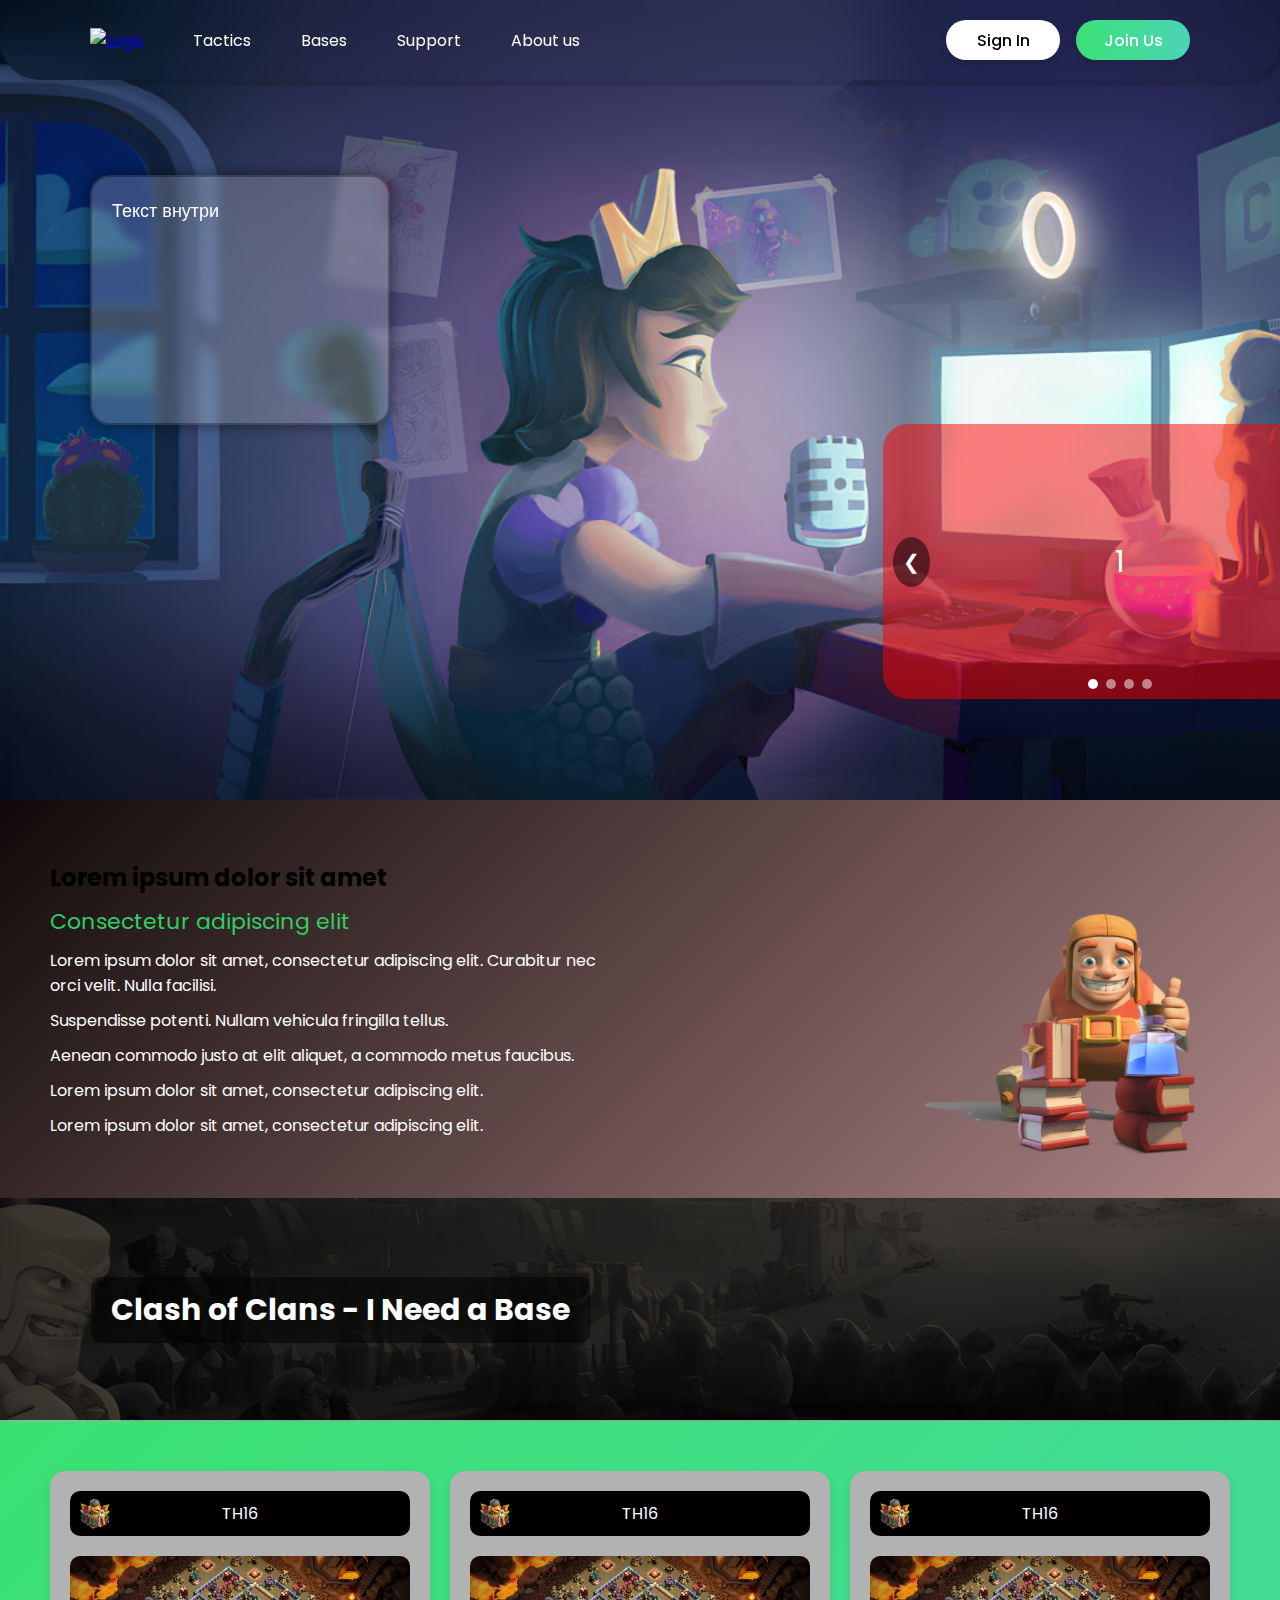
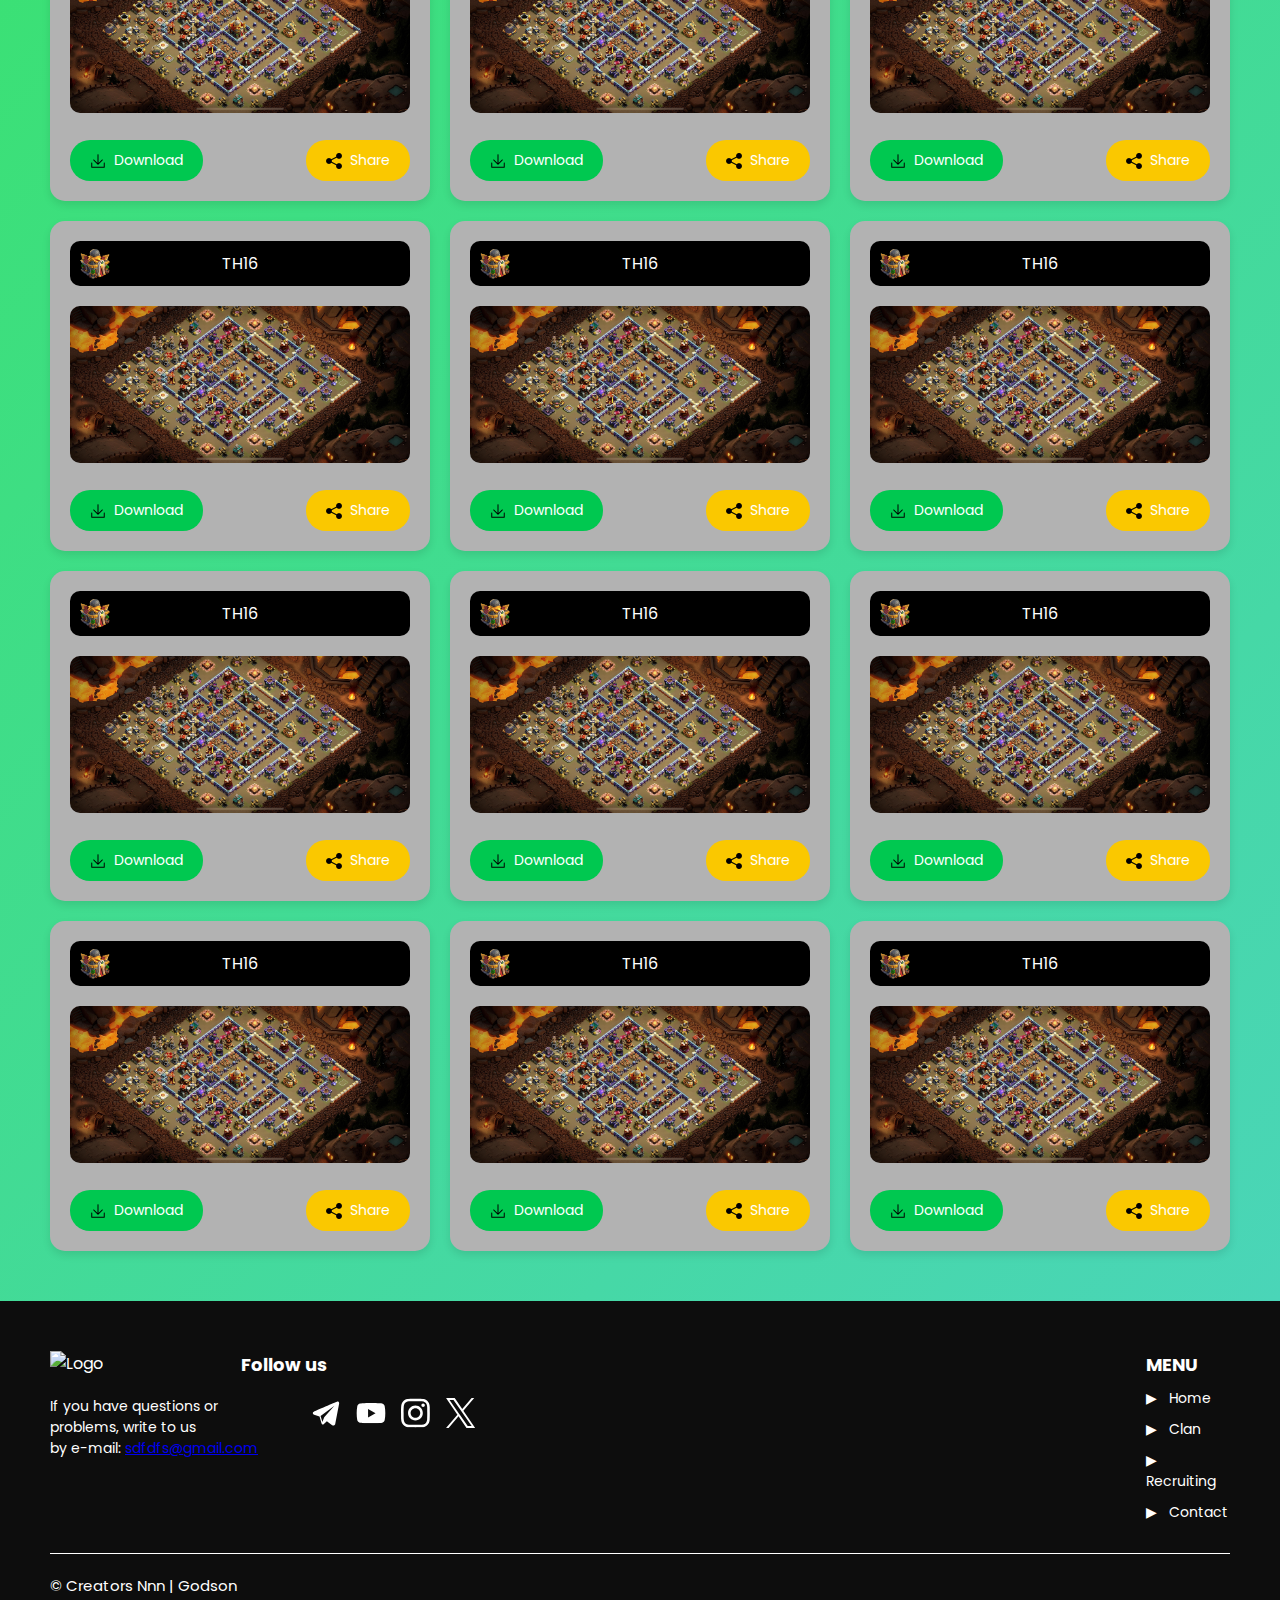
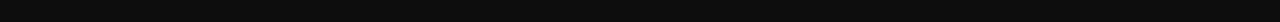
==== src/Winners Bases/index.html @ 4bd6ae9c "add map in src" ====
<!DOCTYPE html>
<html lang="en">
<head>
    <meta charset="UTF-8">
    <meta name="viewport" content="width=device-width, initial-scale=1.0">
    <title>Tactics</title>
    <link rel="stylesheet" href="index.css">
</head>
<body>
    <header class="header">
        <a href="#" class="logo-container">
            <img src="logo.png" alt="Logo" class="logo-img">
        </a>
        <nav class="navbar">
            <a href="#">Tactics</a>
            <a href="#">Bases</a>
            <a href="#">Support</a>
            <a href="#">About us</a>
        </nav>
        <div class="auth-buttons">
            <button class="btn login-btn">Sign In</button>
            <button class="btn join-btn">Join Us</button>
        </div>
    </header>

    <div class="blurred-box">
        <p>Текст внутри</p>
    </div>

    <div class="slider">
        <div class="slides">
            <div class="slide" style="background-color: rgb(255, 0, 0, 0.5);">1</div>
            <div class="slide" style="background-color: rgb(0, 128, 0, 0.5);">2</div>
            <div class="slide" style="background-color: rgb(0, 0, 255, 0.5);">3</div>
            <div class="slide" style="background-color: rgb(255, 255, 0, 0.5);">4</div>
        </div>
        <button class="prev">&#10094;</button>
        <button class="next">&#10095;</button>
        <div class="slider-dots">
            <span class="slider-dot"></span>
            <span class="slider-dot"></span>
            <span class="slider-dot"></span>
            <span class="slider-dot"></span>
        </div>
    </div>

    <section class="content-block">
        <div class="text-side">
            <p class="line-1">Lorem ipsum dolor sit amet</p>
            <p class="line-2">Consectetur adipiscing elit</p>
            <p>Lorem ipsum dolor sit amet, consectetur adipiscing elit. Curabitur nec orci velit. Nulla facilisi.</p>
            <p>Suspendisse potenti. Nullam vehicula fringilla tellus.</p>
            <p>Aenean commodo justo at elit aliquet, a commodo metus faucibus.</p>
            <p>Lorem ipsum dolor sit amet, consectetur adipiscing elit.</p>
            <p>Lorem ipsum dolor sit amet, consectetur adipiscing elit.</p>
        </div>
        <div class="image-side">
            <img src="Builder.png" alt="Image 1" class="image1">
            <img src="Spells.png" alt="Image 2" class="image2">
        </div>
    </section>

    <section class="image-with-text">
        <img src="needbase.png" alt="Example Image" class="image">
        <div class="text-overlay">
            <h2>Clash of Clans - I Need a Base</h2>
        </div>
    </section>

    <section class="card-section">
        <div class="card-grid">
            <!-- Начало карточки -->
            <div class="card">
                <div class="card-header">
                    <p>TH16</p>
                    <img src="Hall16.png" alt="Small Icon" class="small-icon">
                </div>
                <div class="card-body">
                    <img src="base16.jpeg" alt="Main Image" class="main-image">
                </div>
                <div class="card-footer">
                    <button class="btn btn-link" onclick="window.location.href='https://example.com';">
                        <img src="download.png" alt="Icon 1" class="icon-link">
                        Download
                    </button>
                    <button class="btn btn-copy" onclick="copyLink()">
                        <img src="share.png" alt="Icon 2" class="icon-copy">
                        Share
                    </button>
                </div>
            </div>
            <!-- Вторая карточка -->
            <div class="card">
                <div class="card-header">
                    <p>TH16</p>
                    <img src="Hall16.png" alt="Small Icon" class="small-icon">
                </div>
                <div class="card-body">
                    <img src="base16.jpeg" alt="Main Image" class="main-image">
                </div>
                <div class="card-footer">
                    <button class="btn btn-link" onclick="window.location.href='https://example.com';">
                        <img src="download.png" alt="Icon 1" class="icon-link">
                        Download
                    </button>
                    <button class="btn btn-copy" onclick="copyLink()">
                        <img src="share.png" alt="Icon 2" class="icon-copy">
                        Share
                    </button>
                </div>
            </div>
            <!-- Третья карточка -->
            <div class="card">
                <div class="card-header">
                    <p>TH16</p>
                    <img src="Hall16.png" alt="Small Icon" class="small-icon">
                </div>
                <div class="card-body">
                    <img src="base16.jpeg" alt="Main Image" class="main-image">
                </div>
                <div class="card-footer">
                    <button class="btn btn-link" onclick="window.location.href='https://example.com';">
                        <img src="download.png" alt="Icon 1" class="icon-link">
                        Download
                    </button>
                    <button class="btn btn-copy" onclick="copyLink()">
                        <img src="share.png" alt="Icon 2" class="icon-copy">
                        Share
                    </button>
                </div>
            </div>
            <!-- Четвертая карточка -->
            <div class="card">
                <div class="card-header">
                    <p>TH16</p>
                    <img src="Hall16.png" alt="Small Icon" class="small-icon">
                </div>
                <div class="card-body">
                    <img src="base16.jpeg" alt="Main Image" class="main-image">
                </div>
                <div class="card-footer">
                    <button class="btn btn-link" onclick="window.location.href='https://example.com';">
                        <img src="download.png" alt="Icon 1" class="icon-link">
                        Download
                    </button>
                    <button class="btn btn-copy" onclick="copyLink()">
                        <img src="share.png" alt="Icon 2" class="icon-copy">
                        Share
                    </button>
                </div>
            </div>
            <!-- Пятая карточка -->
            <div class="card">
                <div class="card-header">
                    <p>TH16</p>
                    <img src="Hall16.png" alt="Small Icon" class="small-icon">
                </div>
                <div class="card-body">
                    <img src="base16.jpeg" alt="Main Image" class="main-image">
                </div>
                <div class="card-footer">
                    <button class="btn btn-link" onclick="window.location.href='https://example.com';">
                        <img src="download.png" alt="Icon 1" class="icon-link">
                        Download
                    </button>
                    <button class="btn btn-copy" onclick="copyLink()">
                        <img src="share.png" alt="Icon 2" class="icon-copy">
                        Share
                    </button>
                </div>
            </div>
            <!-- Шестая карточка -->
            <div class="card">
                <div class="card-header">
                    <p>TH16</p>
                    <img src="Hall16.png" alt="Small Icon" class="small-icon">
                </div>
                <div class="card-body">
                    <img src="base16.jpeg" alt="Main Image" class="main-image">
                </div>
                <div class="card-footer">
                    <button class="btn btn-link" onclick="window.location.href='https://example.com';">
                        <img src="download.png" alt="Icon 1" class="icon-link">
                        Download
                    </button>
                    <button class="btn btn-copy" onclick="copyLink()">
                        <img src="share.png" alt="Icon 2" class="icon-copy">
                        Share
                    </button>
                </div>
            </div>
            <!-- Седьмая карточка -->
            <div class="card">
                <div class="card-header">
                    <p>TH16</p>
                    <img src="Hall16.png" alt="Small Icon" class="small-icon">
                </div>
                <div class="card-body">
                    <img src="base16.jpeg" alt="Main Image" class="main-image">
                </div>
                <div class="card-footer">
                    <button class="btn btn-link" onclick="window.location.href='https://example.com';">
                        <img src="download.png" alt="Icon 1" class="icon-link">
                        Download
                    </button>
                    <button class="btn btn-copy" onclick="copyLink()">
                        <img src="share.png" alt="Icon 2" class="icon-copy">
                        Share
                    </button>
                </div>
            </div>
            <!-- Восьмая карточка -->
            <div class="card">
                <div class="card-header">
                    <p>TH16</p>
                    <img src="Hall16.png" alt="Small Icon" class="small-icon">
                </div>
                <div class="card-body">
                    <img src="base16.jpeg" alt="Main Image" class="main-image">
                </div>
                <div class="card-footer">
                    <button class="btn btn-link" onclick="window.location.href='https://example.com';">
                        <img src="download.png" alt="Icon 1" class="icon-link">
                        Download
                    </button>
                    <button class="btn btn-copy" onclick="copyLink()">
                        <img src="share.png" alt="Icon 2" class="icon-copy">
                        Share
                    </button>
                </div>
            </div>
            <!-- Девятая карточка -->
            <div class="card">
                <div class="card-header">
                    <p>TH16</p>
                    <img src="Hall16.png" alt="Small Icon" class="small-icon">
                </div>
                <div class="card-body">
                    <img src="base16.jpeg" alt="Main Image" class="main-image">
                </div>
                <div class="card-footer">
                    <button class="btn btn-link" onclick="window.location.href='https://example.com';">
                        <img src="download.png" alt="Icon 1" class="icon-link">
                        Download
                    </button>
                    <button class="btn btn-copy" onclick="copyLink()">
                        <img src="share.png" alt="Icon 2" class="icon-copy">
                        Share
                    </button>
                </div>
            </div>
            <!-- Десятая карточка -->
            <div class="card">
                <div class="card-header">
                    <p>TH16</p>
                    <img src="Hall16.png" alt="Small Icon" class="small-icon">
                </div>
                <div class="card-body">
                    <img src="base16.jpeg" alt="Main Image" class="main-image">
                </div>
                <div class="card-footer">
                    <button class="btn btn-link" onclick="window.location.href='https://example.com';">
                        <img src="download.png" alt="Icon 1" class="icon-link">
                        Download
                    </button>
                    <button class="btn btn-copy" onclick="copyLink()">
                        <img src="share.png" alt="Icon 2" class="icon-copy">
                        Share
                    </button>
                </div>
            </div>
            <!-- Одинадцатая карточка -->
            <div class="card">
                <div class="card-header">
                    <p>TH16</p>
                    <img src="Hall16.png" alt="Small Icon" class="small-icon">
                </div>
                <div class="card-body">
                    <img src="base16.jpeg" alt="Main Image" class="main-image">
                </div>
                <div class="card-footer">
                    <button class="btn btn-link" onclick="window.location.href='https://example.com';">
                        <img src="download.png" alt="Icon 1" class="icon-link">
                        Download
                    </button>
                    <button class="btn btn-copy" onclick="copyLink()">
                        <img src="share.png" alt="Icon 2" class="icon-copy">
                        Share
                    </button>
                </div>
            </div>
            <!-- Двенадцатая карточка -->
            <div class="card">
                <div class="card-header">
                    <p>TH16</p>
                    <img src="Hall16.png" alt="Small Icon" class="small-icon">
                </div>
                <div class="card-body">
                    <img src="base16.jpeg" alt="Main Image" class="main-image">
                </div>
                <div class="card-footer">
                    <button class="btn btn-link" onclick="window.location.href='https://example.com';">
                        <img src="download.png" alt="Icon 1" class="icon-link">
                        Download
                    </button>
                    <button class="btn btn-copy" onclick="copyLink()">
                        <img src="share.png" alt="Icon 2" class="icon-copy">
                        Share
                    </button>
                </div>
            </div>
        </div>
    </section>

    <footer class="footer">
        <div class="footer-content">
            <!-- Левая часть футера с логотипом и текстом -->
            <div class="footer-left">
                <div class="footer-logo">
                    <img src="logo.png" alt="Logo" class="logo-img">
                </div>
                <p class="email-text">
                    If you have questions or <br>
                    problems, write to us <br>
                    by e-mail:
                    <a href="mailto:sdfdfs@gmail.com">sdfdfs@gmail.com</a>
                </p>
            </div>
            
            <!-- Центр футера с иконками социальных сетей -->
            <div class="footer-center">
                <p class="follow-us">Follow us</p>
                <div class="social-icons">
                    <a href="https://facebook.com" class="social-icon"><img src="telegram.svg" alt="Facebook"></a>
                    <a href="https://twitter.com" class="social-icon"><img src="youtube.svg" alt="Twitter"></a>
                    <a href="https://instagram.com" class="social-icon"><img src="instagram.svg" alt="Instagram"></a>
                    <a href="https://instagram.com" class="social-icon"><img src="twitter.svg" alt="Instagram"></a>
                </div>
            </div>
    
            <!-- Правая часть футера с меню -->
            <div class="footer-right">
                <p class="menu-title">MENU</p>
                <ul class="footer-menu">
                    <li><a href="home.html"><span class="triangle">▶</span> Home</a></li>
                    <li><a href="clan.html"><span class="triangle">▶</span> Clan</a></li>
                    <li><a href="recruiting.html"><span class="triangle">▶</span> Recruiting</a></li>
                    <li><a href="contact.html"><span class="triangle">▶</span> Contact</a></li>
                </ul>
            </div>
        </div>
    
        <!-- Линия под футером -->
        <hr class="footer-line">
    
        <!-- Нижняя строка -->
        <div class="footer-bottom">
            <p>© Creators Nnn | Godson</p>
        </div>
    </footer>

    <script src="index.js"></script>
</body>
</html>
---- src/Winners Bases/index.css ----
@import url('https://fonts.googleapis.com/css2?family=Poppins:ital,wght@0,300;0,400;0,500;1,500&display=swap');
*{
    margin: 0;
    padding: 0;
    box-sizing: border-box;
    font-family: "poppins",sans-serif;
}

/* Стили для body */
 body {
    margin: 0;
    padding: 0;
    height: 100%;
    width: 100%;
    box-sizing: border-box;
    background: url('backgroun3.jpg') no-repeat fixed;
    background-size: cover;  /* Фон будет покрывать весь экран */
    overflow-x: hidden;      /* Убираем горизонтальную прокрутку */
}

/* Шапка сайта */
.header {
    width: 100%;
    padding: 20px 7%;
    display: flex;
    align-items: center;
    justify-content: space-between;
    position: fixed; /* Фиксируем шапку */
    top: 0;
    z-index: 100;
    backdrop-filter: blur(30px);
    box-shadow: 4px 6px rgba(0, 0, 0, 0.1);  /* Небольшая тень для навбара */
    border-radius: 200px;
    
}

/* Логотип */
.logo-container {
    flex-shrink: 0;
    margin-right: 50px;
    display: inline-block; /* Чтобы ссылка была корректной для блочного контента */
}

.logo-img {
    width: 70px;
    height: auto;
}

/* Навигация */
.navbar {
    display: flex;
    gap: 50px;
}

.navbar a {
    position: relative;
    font-size: 16px;
    color: #fff;
    text-decoration: none;
}

.navbar a::after {
    content: "";
    position: absolute;
    left: 0;
    width: 100%;
    height: 2px;
    background: #fff;
    bottom: -5px;
    border-radius: 5px;
    transform: translateY(10px);
    opacity: 0;
    transition: .5s ease;
}

.navbar a:hover::after {
    transform: translateY(0);
    opacity: 1;
}

/* Кнопки авторизации */
.auth-buttons {
    display: flex;
    gap: 16px;
    margin-left: auto;
}

.auth-buttons .btn {
    padding: 10px 20px;
    border: none;
    border-radius: 25px;
    font-size: 16px;
    cursor: pointer;
    font-weight: 500;
    width: 114px;
    height: 40px;
    display: flex;
    align-items: center;
    justify-content: center;
    transition: transform 0.3s ease, box-shadow 0.3s ease, background 0.3s ease;
}

.auth-buttons .login-btn {
    background-color: #fff;
    color: #000;
    box-shadow: 0px 4px 6px rgba(0, 0, 0, 0.1);
}

.auth-buttons .join-btn {
    background: linear-gradient(90deg, #3BE075, #4AD5B7);
    color: #fff;
    box-shadow: 0px 4px 6px rgba(0, 0, 0, 0.1);
}

.auth-buttons .login-btn:hover {
    transform: scale(1.05);
    box-shadow: 0px 6px 15px rgba(0, 0, 0, 0.2);
    background-color: #f0f0f0;
}

.auth-buttons .join-btn:hover {
    transform: scale(1.05);
    background: linear-gradient(90deg, #34D483, #43C9B5);
    box-shadow: 0px 6px 15px rgba(0, 0, 0, 0.2);
}

/* Бокс с текстом */
.blurred-box {
    width: 300px;
    height: 250px;
    background: rgba(255, 255, 255, 0.2); /* Полупрозрачный фон */
    backdrop-filter: blur(5px);  /* Эффект блюра внутри */
    border-radius: 20px;
    border: 2px solid rgba(0, 0, 0, 0.3); /* Полупрозрачная обводка */
    box-shadow: 0 0 15px rgba(0, 0, 0, 0.5); /* Тень вокруг */
    margin-top: 175px;
    margin-left: 90px;
    padding: 20px;
}

.blurred-box p {
    color: white;
    font-size: 18px;
    text-align: left;
    margin: 0;
    padding-top: 0;
}

/* Слайдер */
.slider {
    position: relative;
    max-width: 475px;
    margin: auto;
    overflow: hidden; /* Скрываем всё за пределами слайдера */
    border-radius: 25px;
    bottom: 1px;
    right: -480px;
    height: 275px;
    overflow: hidden;    /* Ограничиваем контент по границам блока */
}

.slides {
    display: flex;
    transition: transform 0.5s ease-in-out;
    width: 100%;
    height: 100%;
    gap: 0;  /* Убираем пробелы между слайдами */

}

.slide {
    min-width: 100%; /* Каждая слайд-зона занимает 100% ширины контейнера */
    display: flex;
    justify-content: center;
    align-items: center;
    font-size: 30px;
    color: white;   
}

.prev, .next {
    position: absolute;
    top: 50%;
    transform: translateY(-50%);
    background-color: rgba(0, 0, 0, 0.5);
    color: white;
    border: none;
    padding: 10px;
    cursor: pointer;
    border-radius: 50%;
    font-size: 20px;
    transition: all 0.3s ease; /* Плавный переход */
}

.prev {
    left: 10px;
}

.next {
    right: 10px;
}

.prev:hover, .next:hover {
    background: rgba(0, 0, 0, 0.7); /* Затемняем при наведении */
    transform: translateY(-50%) scale(1.2); /* Увеличиваем при наведении */
}

/* Стили для точек */
.slider-dots {
    position: absolute;
    bottom: 10px;
    left: 50%;
    transform: translateX(-50%);
    display: flex;
    gap: 8px;
}

.slider-dot {
    width: 10px;
    height: 10px;
    background-color: rgba(255, 255, 255, 0.5); /* Полупрозрачная точка */
    border-radius: 50%;
    cursor: pointer;
    transition: background-color 0.3s ease; /* Плавное изменение цвета */
}

.slider-dot.active {
    background-color: rgba(255, 255, 255, 1); /* Полностью белая точка для активного слайда */
}

.slider-dot:hover {
    background-color: rgba(255, 255, 255, 0.8); /* Затемнение при наведении */
}

/* Второй блок */
.content-block {
    display: flex;
    justify-content: space-between;
    align-items: center;
    background: linear-gradient(135deg, #110A0A, #AE8585);
    padding: 50px;
    color: #ffffff;
    margin-top: 100px;
    position: relative;
}

.text-side {
    width: 50%;
    padding-right: 20px;
}

.text-side p {
    margin: 10px 0;
}

.line-1 {
    color: #000000;
    font-size: 24px;
    font-weight: bold;
}

.line-2 {
    color: #34CB66;
    font-size: 22px;
}

.image-side {
    width: 45%;
    display: flex;
    position: relative; 
}

.image1, .image2 {
    width: 45%;
    height: auto;

}

.image1 {
    position: absolute ; /* Абсолютное позиционирование */
    top: -10px;
    left: 225px;
    width: 50%;
    height: auto;
}

.image2 {
    position: relative ;
    top: 80px;
    left: 312px;
    width: 35%;
    height: auto;
}

/* полублок */
.image-with-text {
    position: relative;
    display: flex;
    justify-content: center;
    align-items: center;
    width: 100%;
    height: 223px;
    overflow: hidden;
}

.image-with-text .image {
    width: 100%;
    height: 100%;
    object-fit: cover; /* Это заставит изображение занимать весь блок */
}

.text-overlay {
    position: absolute;
    top: 50%;
    left: 50%;
    transform: translate(-110%, -50%);
    color: white;
    font-size: 20px;
    font-weight: bold;
    text-align: center;
    background: rgba(0, 0, 0, 0.5); /* Полупрозрачный фон под текстом */
    padding: 10px 20px;
    border-radius: 10px;
}


/* Секция карточек */
.card-section {
    background: linear-gradient(135deg, #3AE171, #4AD5B8);
    padding: 50px;
}

.card-grid {
    display: grid;
    grid-template-columns: repeat(3, 1fr); /* 3 карточки в ряду */
    gap: 20px; /* Расстояние между карточками */
}

.card {
    background-color: #B2B2B2;
    border-radius: 15px;
    padding: 20px;
    box-shadow: 0 4px 8px rgba(0, 0, 0, 0.1);
    transition: transform 0.3s ease;
}

.card:hover {
    transform: scale(1.05); /* Увеличение карточки при наведении */
}

.card-header {
    background-color: #000000;
    color: white;
    padding: 10px;
    display: flex;
    justify-content: center;
    align-items: center;
    position: relative; /* Относительное позиционирование для использования absolute */
    border-radius: 10px;
    margin-bottom: 20px;
    text-align: center;
}

.card-header p {
    margin: 0;
    flex-grow: 1; /* Позволяет тексту занимать всё оставшееся пространство */
}

.small-icon {
    width: 30px;
    height: 30px;
    position: absolute;
    left: 10px;
}

.card-body {
    text-align: center;
    margin-bottom: 20px;
}

.main-image {
    width: 100%;
    height: auto;
    border-radius: 10px;
    transition: transform 0.3s ease;
}

.card-body:hover .main-image {
    transform: scale(1.1); /* Увеличение картинки при наведении */
}

.card-footer {
    display: flex;
    justify-content: space-between;
}

.btn {
    padding: 10px 20px;
    border-radius: 20px;
    border: none;
    cursor: pointer;
    font-size: 14px;
    color: white;
    display: flex;
    align-items: center;
    justify-content: center;
    transition: all 0.3s ease;
    text-align: center;
}

.btn img {
    width: 16px;
    height: 16px;
    margin-right: 8px;
}

.btn-link {
    background-color: #00C850;
}

.btn-copy {
    background-color: #FAC800;
}

.btn:hover {
    box-shadow: 0 0 10px rgba(255, 255, 255, 0.8); /* Анимация блеска при наведении */
}

.icon-link {
    margin-right: 8px;
}

.icon-copy {
    margin-right: 8px;
}

/* Подвал */
.footer {
    background-color: #0D0D0D;
    color: white;
    padding: 50px;
}

.footer-content {
    display: flex;
    justify-content: space-between;
    align-items: flex-start;
}

.footer-left {
    width: 25%;
}

.footer-logo {
    margin-bottom: 20px;
}

.logo-img {
    width: 100px; /* Ширина логотипа */
    height: auto;
}

.email-text {
    font-size: 14px;
    line-height: 1.5;
}

.footer-center {
    text-align: center;
    width: 80%;
}

.follow-us {
    margin-bottom: 20px;
    margin-left: -890px;
    font-size: 18px;
    font-weight: bold;
}

.social-icons {
    display: flex;
    gap: 15px;
}

.social-icon img {
    width: 30px;
    height: 30px;
    transition: transform 0.3s ease;
}

.social-icon:hover img {
    transform: scale(1.2); /* Увеличение при наведении */
}

.footer-right {
    width: 8%;
    text-align: left;
}

.menu-title {
    margin-bottom: 10px;
    font-size: 18px;
    font-weight: bold;
}

.footer-menu {
    list-style: none;
    padding: 0;
}

.footer-menu li {
    margin-bottom: 10px;
    font-size: 14px;
}

.footer-menu li a {
    text-decoration: none;
    color: white;
    position: relative;
    transition: color 0.3s ease;
}

.footer-menu li a .triangle {
    margin-right: 8px;
    transition: transform 0.3s ease;
}

.footer-menu li a:hover {
    color: #4AD5B7;
}

.footer-menu li a:hover .triangle {
    transform: translateX(5px); /* Анимация стрелки при наведении */
}

.footer-line {
    margin: 20px 0;
    border: 0;
    height: 1px;
    background: white;
}

.footer-bottom {
    text-align: left;
    font-size: 15px;
    margin-bottom: -25px;
}

/* Стили для скролл бара */
::-webkit-scrollbar {
    width: 10px; /* Ширина скролл бара */
}

::-webkit-scrollbar-track {
    background: linear-gradient(to bottom, #e2e2e2, #ffffff); /* Градиент для фона трека */
    border-radius: 5px; /* Скругление углов трека */
}

::-webkit-scrollbar-thumb {
    background: linear-gradient(to bottom, #3AE171, #4AD5B8); /* Градиент для скролл бара */
    border-radius: 5px; /* Скругление углов скролл бара */
}

::-webkit-scrollbar-thumb:hover {
    background: linear-gradient(to bottom, #007aff, #4a90e2); /* Градиент при наведении */
}
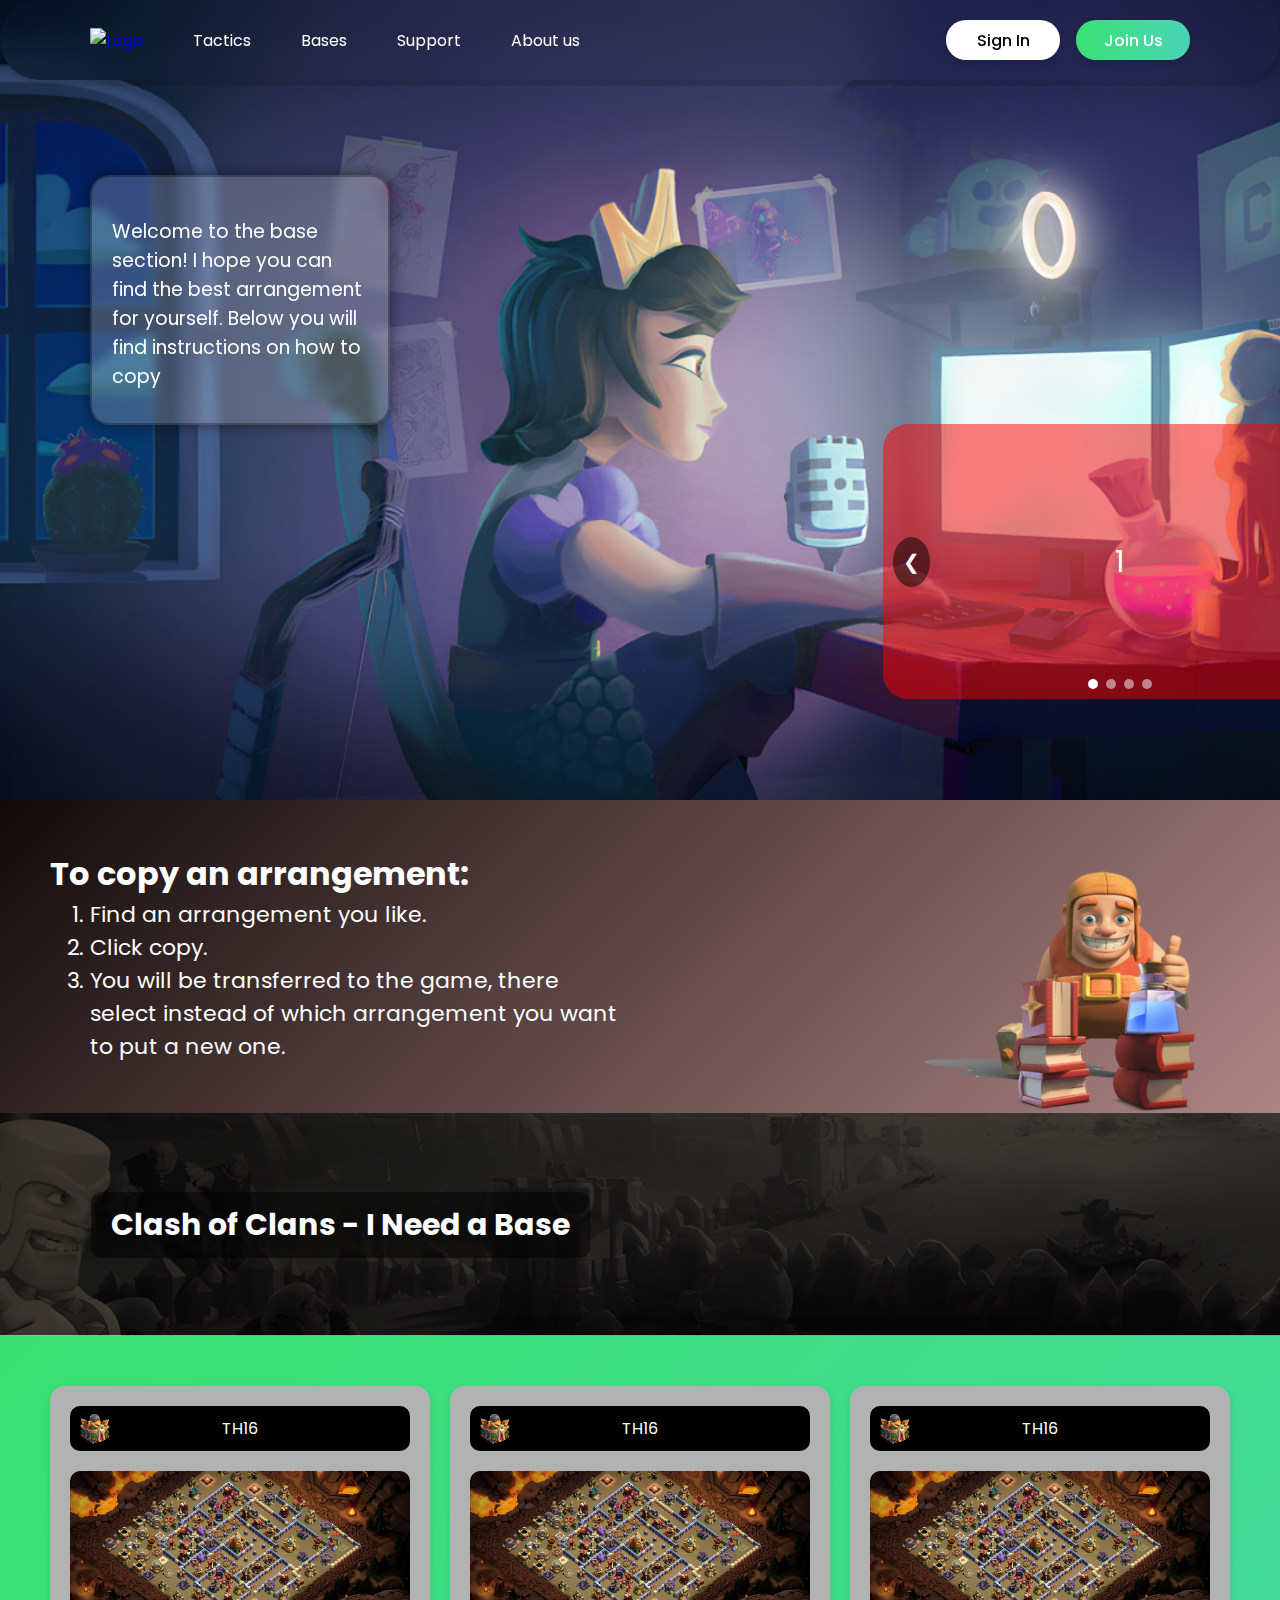
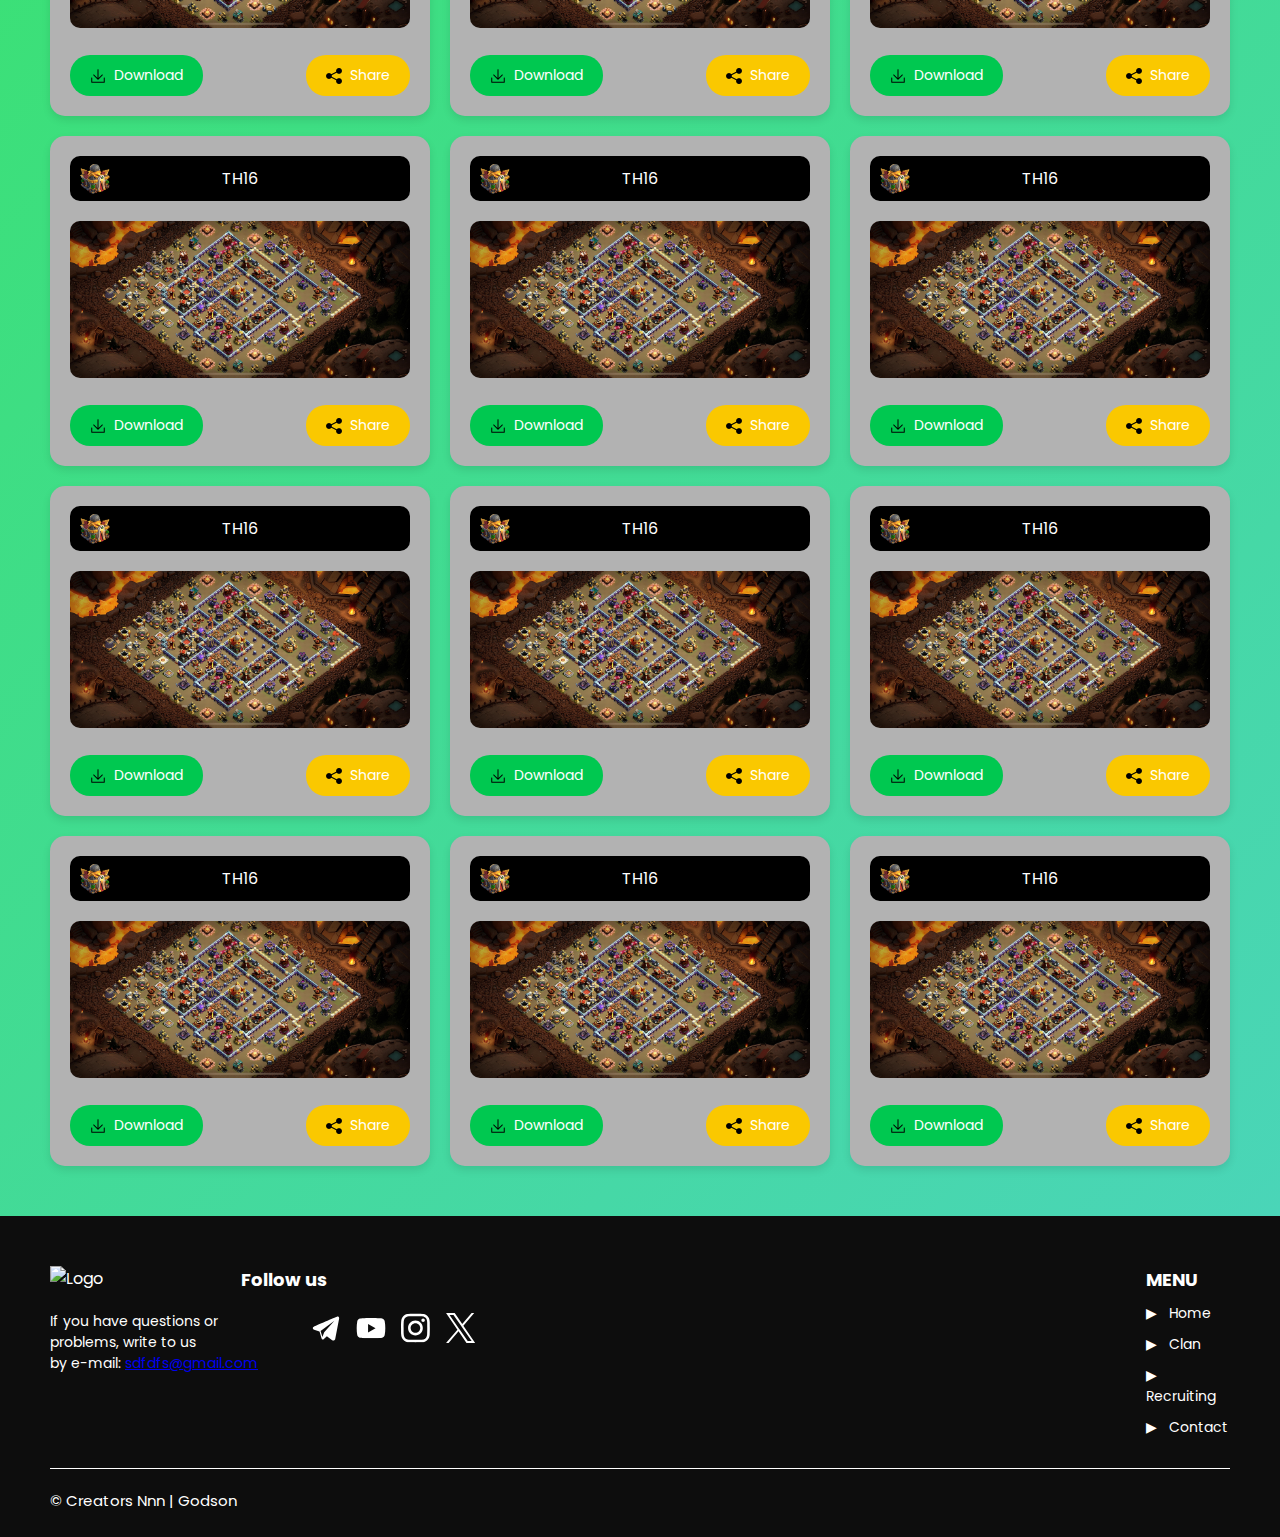
==== commit a1138b3d: "change text in all files" ====
--- a/src/Winners Bases/index.html
+++ b/src/Winners Bases/index.html
@@ -24,7 +24,8 @@
     </header>
 
     <div class="blurred-box">
-        <p>Текст внутри</p>
+        <p>Welcome to the base section! I hope you can find the best arrangement for yourself.
+             Below you will find instructions on how to copy</p>
     </div>
 
     <div class="slider">
@@ -46,13 +47,13 @@
 
     <section class="content-block">
         <div class="text-side">
-            <p class="line-1">Lorem ipsum dolor sit amet</p>
-            <p class="line-2">Consectetur adipiscing elit</p>
-            <p>Lorem ipsum dolor sit amet, consectetur adipiscing elit. Curabitur nec orci velit. Nulla facilisi.</p>
-            <p>Suspendisse potenti. Nullam vehicula fringilla tellus.</p>
-            <p>Aenean commodo justo at elit aliquet, a commodo metus faucibus.</p>
-            <p>Lorem ipsum dolor sit amet, consectetur adipiscing elit.</p>
-            <p>Lorem ipsum dolor sit amet, consectetur adipiscing elit.</p>
+            <h2 class="line-1">To copy an arrangement:</h2>
+            <ol class="order-list">
+                <li class="order-list-item">Find an arrangement you like.</li>
+                <li class="order-list-item">Click copy.</li>
+                <li class="order-list-item">You will be transferred to the game, there select instead of which arrangement 
+                    you want to put a new one.</li>
+            </ol>
         </div>
         <div class="image-side">
             <img src="Builder.png" alt="Image 1" class="image1">
--- a/src/Winners Bases/index.css
+++ b/src/Winners Bases/index.css
@@ -42,7 +42,7 @@
 }
 
 .logo-img {
-    width: 70px;
+    width: 75px !important;
     height: auto;
 }
 
@@ -140,10 +140,9 @@
 
 .blurred-box p {
     color: white;
-    font-size: 18px;
+    font-size: 19px;
     text-align: left;
-    margin: 0;
-    padding-top: 0;
+    margin-top: 20px;
 }
 
 /* Слайдер */
@@ -253,13 +252,16 @@
 }
 
 .line-1 {
-    color: #000000;
-    font-size: 24px;
+    color: #fff;
+    font-size: 32px;
     font-weight: bold;
 }
 
-.line-2 {
-    color: #34CB66;
+.order-list {
+    padding-left: 40px;
+}
+.order-list-item {
+    color: #fff;
     font-size: 22px;
 }
 
@@ -562,4 +564,4 @@
 
 ::-webkit-scrollbar-thumb:hover {
     background: linear-gradient(to bottom, #007aff, #4a90e2); /* Градиент при наведении */
-}+}
